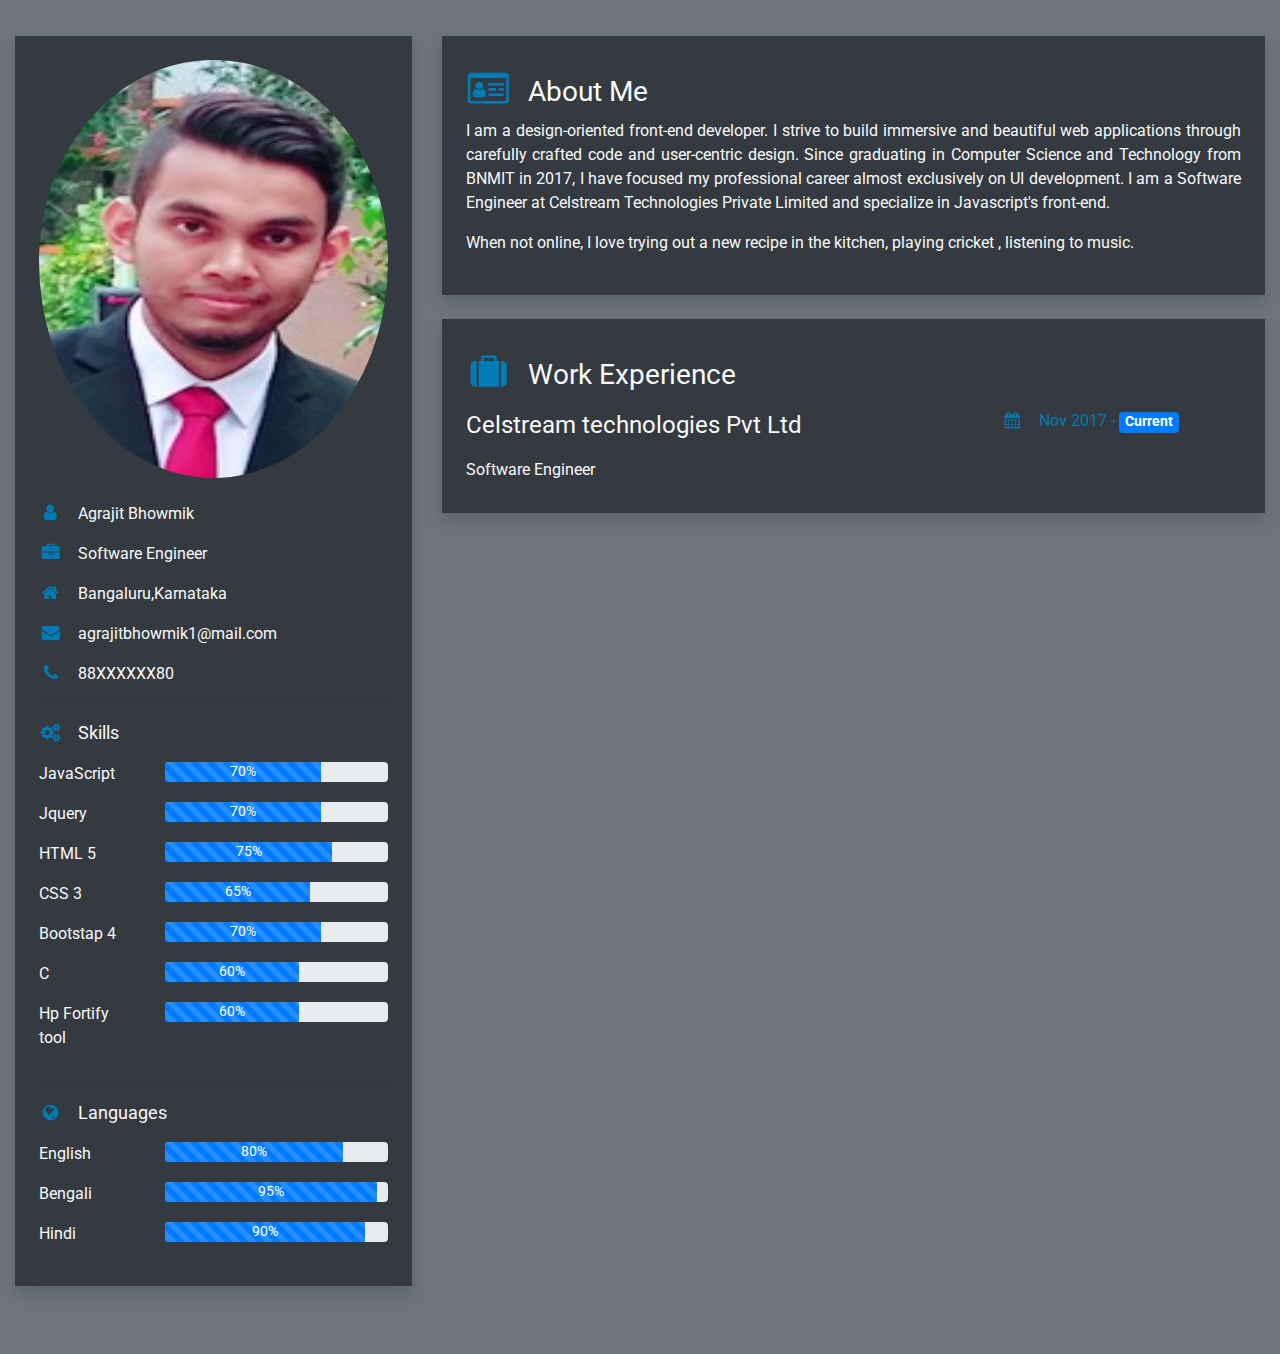
==== portfolio.html @ 48c3ec87 "first commit" ====
<!DOCTYPE html>
<html>
   <head>
      <title>Agrajit Portfolio</title>
      <meta charset="utf-8">
      <meta name="viewport" content="width=device-width, initial-scale=1">
      <link rel="stylesheet" href="https://maxcdn.bootstrapcdn.com/bootstrap/4.4.1/css/bootstrap.min.css">
	  <link rel="stylesheet" href="css/new_portfolio.css"> 
      <link rel='stylesheet' href='https://fonts.googleapis.com/css?family=Roboto'>
      <link rel="stylesheet" href="https://cdnjs.cloudflare.com/ajax/libs/font-awesome/4.7.0/css/font-awesome.min.css">
      <script src="https://ajax.googleapis.com/ajax/libs/jquery/3.4.1/jquery.min.js"></script>
      <script src="https://cdnjs.cloudflare.com/ajax/libs/popper.js/1.16.0/umd/popper.min.js"></script>
      <script src="https://maxcdn.bootstrapcdn.com/bootstrap/4.4.1/js/bootstrap.min.js"></script>
	  <script src="js/portfolio.js"></script>
   </head>
   <body class="bg-secondary">
      <!-- Page Container -->
		<div class="container-fluid pt-3 ">
		
		<div class="row">
		 <!-- Left Column -->
            <div class="col-md-4">
               <div class="shadow bg-dark text-light target">
                  <div style="position: relative ">
                     <img class="pt-4 pl-4 pr-4 pb-2 mb-2 rounded-circle" src="image\profile_pic.jpg" style="width:100% ; height:450px" alt="Avatar">
                  </div>
                  <div class="pb-4 pl-4 pr-4 pt-2  mb-4" >
                     <p><i class="fa fa-user fa-fw" style="margin-right: 16px ; font-size: 18px ; color: #007bb5" ></i>Agrajit Bhowmik</p>
                     <p><i class="fa fa-briefcase fa-fw" style="margin-right: 16px ; font-size: 18px ; color: #007bb5" ></i>Software Engineer</p>
                     <p><i class="fa fa-home fa-fw" style="margin-right: 16px ; font-size: 18px ; color: #007bb5" ></i>Bangaluru,Karnataka</p>
                     <p><i class="fa fa-envelope fa-fw" style="margin-right: 16px ; font-size: 18px ; color: #007bb5" ></i>agrajitbhowmik1@mail.com</p>
                     <p><i class="fa fa-phone fa-fw" style="margin-right: 16px ; font-size: 18px ; color: #007bb5" ></i>88XXXXXX80</p>
                     <hr>
                     <p style="font-size: 18px"><b><i class="fa fa-cogs fa-fw" style="margin-right: 16px ; font-size: 18px ; color: #007bb5"></i>Skills</b></p>
                     <!-- <p>JavaScript</p>
                     <div class="progress">
                        <div class="progress-bar progress-bar-striped progress-bar-animated" role="progressbar" style="width:40%">40%</div>
                     </div> -->
					 <div class="row">
						 <div class="col-4">
							<p>JavaScript</p>
						 </div>
						 <div class="col-8">
							 <div class="progress" style="font-size: .90rem;height: 1.25rem;">
								 <div class="progress-bar progress-bar-striped progress-bar-animated" role="progressbar" style="width:70%">70%</div>
							 </div>
						 </div>
					 </div>
					 <div class="row">
						 <div class="col-4">
							<p>Jquery</p>
						 </div>
						 <div class="col-8">
							 <div class="progress" style="font-size: .90rem;height: 1.25rem;">
								 <div class="progress-bar progress-bar-striped progress-bar-animated" role="progressbar" style="width:70%">70%</div>
							 </div>
						 </div>
					 </div>
					 <div class="row">
						 <div class="col-4">
							<p>HTML 5</p>
						 </div>
						 <div class="col-8">
							 <div class="progress" style="font-size: .90rem;height: 1.25rem;">
								 <div class="progress-bar progress-bar-striped progress-bar-animated" role="progressbar" style="width:75%">75%</div>
							 </div>
						 </div>
					 </div>
					 <div class="row">
						 <div class="col-4">
							<p>CSS 3</p>
						 </div>
						 <div class="col-8">
							 <div class="progress" style="font-size: .90rem;height: 1.25rem;">
								 <div class="progress-bar progress-bar-striped progress-bar-animated" role="progressbar" style="width:65%">65%</div>
							 </div>
						 </div>
					 </div>
					 <div class="row">
						 <div class="col-4">
							<p>Bootstap 4</p>
						 </div>
						 <div class="col-8">
							 <div class="progress" style="font-size: .90rem;height: 1.25rem;">
								 <div class="progress-bar progress-bar-striped progress-bar-animated" role="progressbar" style="width:70%">70%</div>
							 </div>
						 </div>
					 </div>
					 <div class="row">
						 <div class="col-4">
							<p>C</p>
						 </div>
						 <div class="col-8">
							 <div class="progress" style="font-size: .90rem;height: 1.25rem;">
								 <div class="progress-bar progress-bar-striped progress-bar-animated" role="progressbar" style="width:60%">60%</div>
							 </div>
						 </div>
					 </div>
					 <div class="row">
						 <div class="col-4">
							<p>Hp Fortify tool</p>
						 </div>
						 <div class="col-8">
							 <div class="progress" style="font-size: .90rem;height: 1.25rem;">
								 <div class="progress-bar progress-bar-striped progress-bar-animated" role="progressbar" style="width:60%">60%</div>
							 </div>
						 </div>
					 </div>
                     
                     <hr>
                     <p style="font-size: 18px ;"><b><i class="fa fa-globe fa-fw" style="margin-right: 16px ; font-size: 18px ; color: #007bb5"></i>Languages</b></p>
                     <div class="row">
						 <div class="col-4">
							<p>English</p>
						 </div>
						 <div class="col-8">
							 <div class="progress" style="font-size: .90rem;height: 1.25rem;">
								 <div class="progress-bar progress-bar-striped progress-bar-animated" role="progressbar" style="width:80%">80%</div>
							 </div>
						 </div>
					 </div>
					 <div class="row">
						 <div class="col-4">
							<p>Bengali</p>
						 </div>
						 <div class="col-8">
							 <div class="progress" style="font-size: .90rem;height: 1.25rem;" >
								 <div class="progress-bar progress-bar-striped progress-bar-animated" role="progressbar" style="width:95%">95%</div>
							 </div>
						 </div>
					 </div>
					 <div class="row">
						 <div class="col-4">
							<p>Hindi</p>
						 </div>
						 <div class="col-8">
							 <div class="progress" style="font-size: .90rem;height: 1.25rem;">
								 <div class="progress-bar progress-bar-striped progress-bar-animated" role="progressbar" style="width:90%">90%</div>
							 </div>
						 </div>
					 </div>
				  </div>
               </div>
               <br>
            </div>
			<!-- End Left Column -->
            <!-- Right Column -->
            <div class="col-md-8">
				<div class="shadow p-4 mb-4 bg-dark text-light target" id="about_me">
                  <h3><i class="fa fa-id-card-o fa-fw" style="margin-right: 16px ; color: #007bb5 ; font-size: 36px"></i>About Me</h3>
				  <!-- <p>Seeking a position to utilize my skills and abilities in the field of Computer Science that offers professional growth while being resourceful, innovative and flexible.</p> -->
					<p class="text-justify">I am a design-oriented front-end developer. I strive to build immersive and beautiful web applications through carefully crafted code and user-centric design.
						Since graduating in Computer Science and Technology from BNMIT in 2017, I have focused my professional career almost exclusively on UI development.
						I am a Software Engineer at Celstream Technologies Private Limited and specialize in Javascript's front-end.
					</p>
					<p class="text-justify">	When not online, I love trying out a new recipe in the kitchen, playing cricket , listening to music.
					</p>
				  </div>
               <div class="shadow p-4 mb-4 bg-dark text-light target" id="work_experience">
                  <h3><i class="fa fa-suitcase fa-fw" style="margin-right: 16px ; color: #007bb5 ; font-size: 36px"></i>Work Experience</h3>
                  <div class="row">
                     <div class="col-sm-8">
                        <h4><b>Celstream technologies Pvt Ltd</b></h4>
                     </div>
                     <div class="col-sm-4">
                        <h6 style="color: #007bb5 ;"><i class="fa fa-calendar fa-fw" style="margin-right: 16px ;"></i>Nov 2017 - <span class="badge badge-primary" style= "font-size: 90%;">Current</span></h6>
                     </div>
                  </div>
                  <div class="row">
                     <div class="col-sm-8">
                        <h6><b>Software Engineer</b></h6>
                     </div>
                  </div>
               </div>
			   
			<!-- End Right Column -->
         </div>
      </div>
     </div>
     
   </body>
</html>
---- css/new_portfolio.css ----
html,body,h1,h2,h3,h4,h5,h6,b {
	font-family: "Roboto", sans-serif;
	font-weight: 400; 
	margin: 10px 0
}
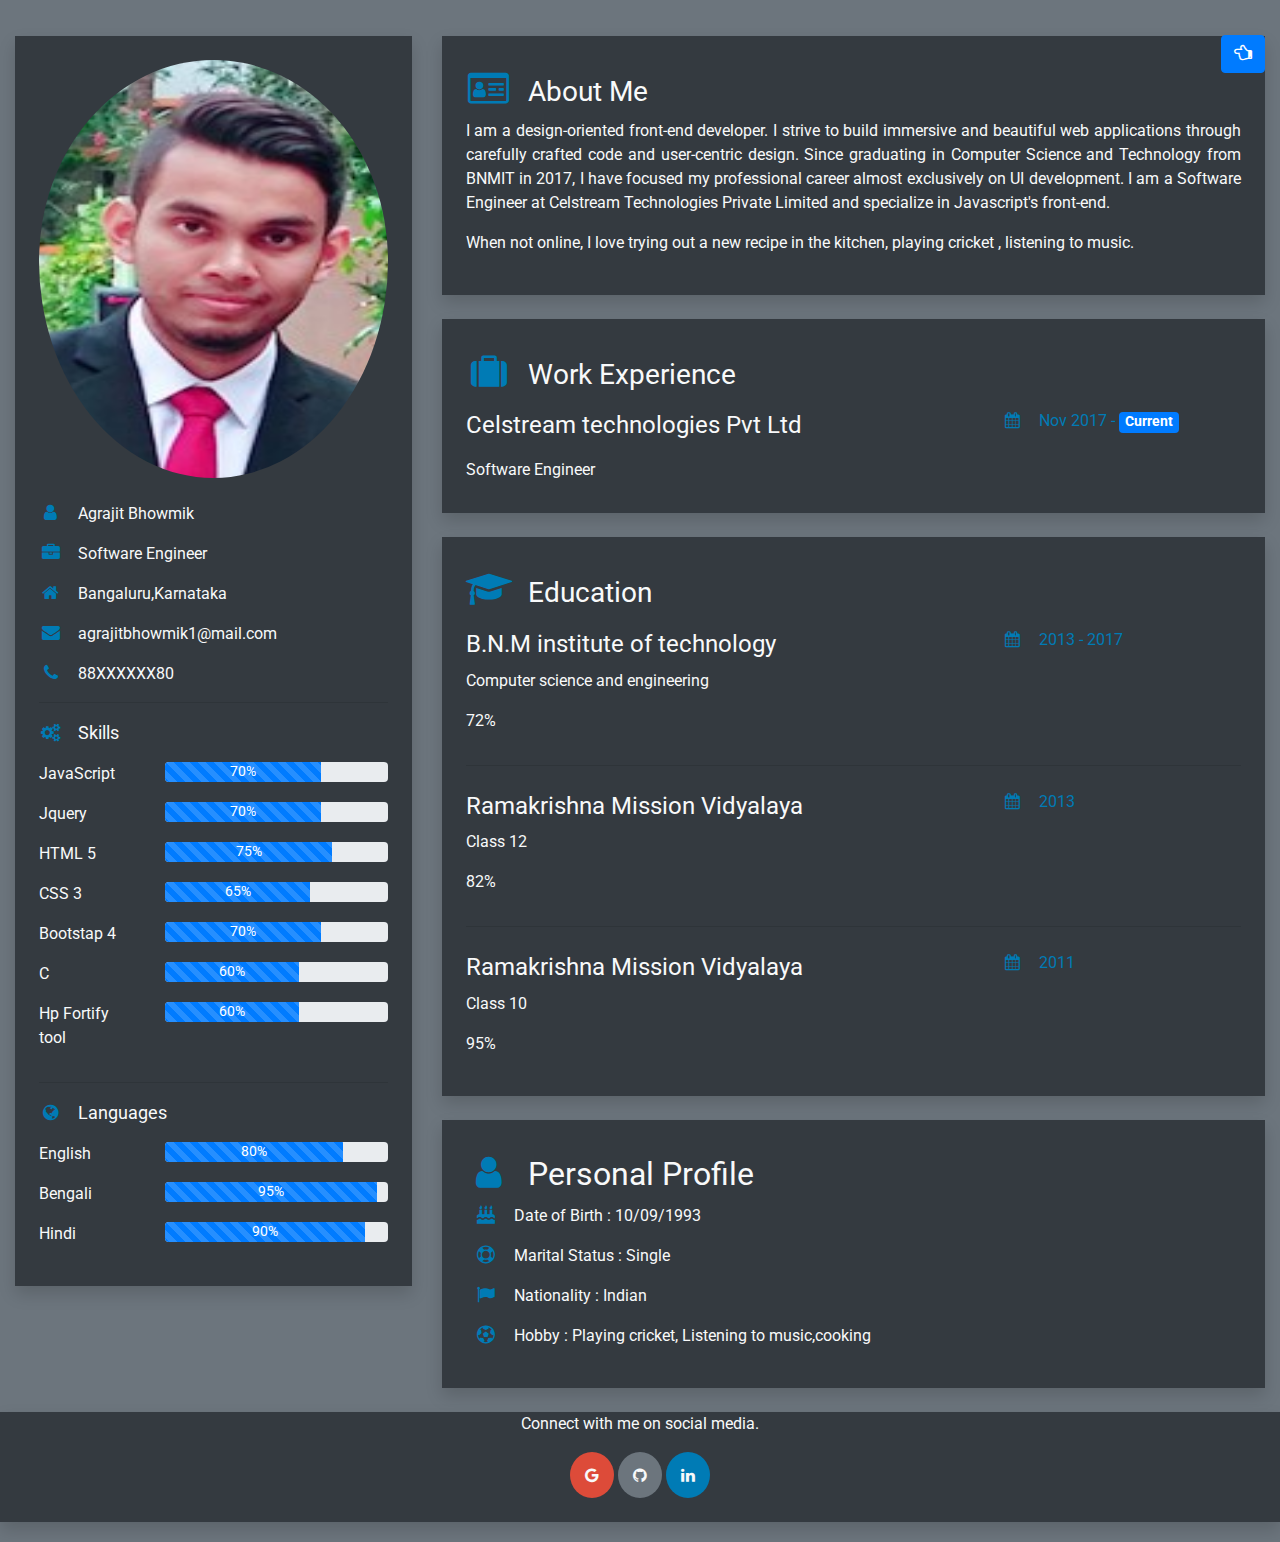
==== commit d631ed55: "added others elements(remaining divs,navbar,sidebar)" ====
--- a/portfolio.html
+++ b/portfolio.html
@@ -15,9 +15,40 @@
    </head>
    <body class="bg-secondary">
       <!-- Page Container -->
-		<div class="container-fluid pt-3 ">
+		  <nav class="navbar navbar-expand-lg bg-dark navbar-dark d-md-none target" id="sideNav">
+			 <span class="text-light target">Agrajit Bhowmik</span>
+			 <button class="navbar-toggler" type="button" data-toggle="collapse" data-target="#navbarSupportedContent" aria-controls="navbarSupportedContent" aria-expanded="false" aria-label="Toggle navigation">
+			 <span class=""><i class="fa fa-navicon text-secondary" style=" font-size:28px;"></i></span>
+			 </button>
+			 
+			 <div class="collapse navbar-collapse" id="navbarSupportedContent">
+				<ul class="navbar-nav">
+				  <li class="nav-item">
+					<a class="nav-link js-scroll-trigger target" href="#about_me">About Me</a>
+				  </li>
+				  <li class="nav-item">
+					<a class="nav-link js-scroll-trigger target" href="#work_experience">Work Experience</a>
+				  </li>
+				  <li class="nav-item ">
+					<a class="nav-link js-scroll-trigger target" href="#education">Education</a>
+				  </li>
+				  <li class="nav-item ">
+					<a class="nav-link js-scroll-trigger target" href="#personal_profile">Personal Profile</a>
+				  </li>    
+				</ul>
+			 </div>
+		  </nav>
+		<button type="push-button" class="btn btn-primary" id="openCloseNav"><i class="fa fa-hand-o-left" style="font-size: 18px;"></i></button> 
 		
-		<div class="row">
+	  <div class="container-fluid pt-3 ">
+		
+		<div id="mySidebar" class="sidebar bg-secondary target">
+			<div class=" row custom-control custom-switch text-center">
+				<input type="checkbox" class="custom-control-input" id="darkSwitch" checked>
+				<label class="custom-control-label " for="darkSwitch">Dark Mode</label>
+			</div>
+		</div>
+         <div class="row">
 		 <!-- Left Column -->
             <div class="col-md-4">
                <div class="shadow bg-dark text-light target">
@@ -172,11 +203,69 @@
                      </div>
                   </div>
                </div>
-			   
+               <div class="shadow p-4 mb-4 bg-dark text-light target" id="education">
+                  <h3><i class="fa fa-graduation-cap fa-fw" style="margin-right: 16px ; color: #007bb5 ; font-size: 36px"></i>Education</h3>
+                  <div class="row">
+                     <div class="col-sm-8">
+                        <h4><b>B.N.M institute of technology</b></h4>
+                        <p>Computer science and engineering</p>
+                        <p>72%</p>
+                     </div>
+                     <div class="col-sm-4">
+                        <h6 style="color: #007bb5"><i class="fa fa-calendar fa-fw" style="margin-right: 16px ;"></i>2013 - 2017</h6>
+                     </div>
+                  </div>
+                  <hr>
+                  <div class="row">
+                     <div class="col-sm-8">
+                        <h4><b>Ramakrishna Mission Vidyalaya</b></h4>
+                        <p>Class 12</p>
+                        <p>82%</p>
+                     </div>
+                     <div class="col-sm-4">
+                        <h6 style="color: #007bb5"><i class="fa fa-calendar fa-fw" style="margin-right: 16px ;"></i>2013</h6>
+                     </div>
+                  </div>
+                  <hr>
+                  <div class="row">
+                     <div class="col-sm-8">
+                        <h4><b>Ramakrishna Mission Vidyalaya</b></h4>
+                        <p>Class 10</p>
+                        <p>95%</p>
+                     </div>
+                     <div class="col-sm-4">
+                        <h6 style="color: #007bb5"><i class="fa fa-calendar fa-fw" style="margin-right: 16px ;"></i>2011</h6>
+                     </div>
+                  </div>
+               </div>
+			   <div class="shadow p-4 mb-4 bg-dark text-light target" id="personal_profile">
+					 <h2><i class="fa fa-user fa-fw" style="margin-right: 16px ; color: #007bb5 ; font-size: 36px"></i>Personal Profile</h2>
+					 <div class="row pl-4">
+						<p><i class="fa fa-birthday-cake fa-fw mr-3" style="font-size: 18px ; color: #007bb5" ></i>Date of Birth : 10/09/1993</p>
+					 </div>
+					 <div class="row pl-4">
+						<p><i class="fa fa-life-ring fa-fw" style="margin-right: 16px ; font-size: 18px ; color: #007bb5" ></i>Marital Status : Single</p>
+					 </div>
+					 <div class="row pl-4">
+						<p><i class="fa fa-flag fa-fw" style="margin-right: 16px ; font-size: 18px ; color: #007bb5" ></i>Nationality : Indian</p>
+					 </div>
+					 <div class="row pl-4">
+						<p><i class="fa fa-soccer-ball-o fa-fw" style="margin-right: 16px ; font-size: 18px ; color: #007bb5" ></i>Hobby : Playing cricket, Listening to music,cooking</p>
+					 </div>
+			   </div>
 			<!-- End Right Column -->
          </div>
       </div>
      </div>
+      <!-- End Page Container -->
+	  <div class="p-0">
+		  <footer class="shadow bg-dark text-light text-center target " >
+			 <p>Connect with me on social media.</p>
+			 <a href="#" class="fa fa-google text-light mb-4"></a>
+			 <a href="#" class="fa fa-github text-light mb-4"></a>
+			 <a href="https://www.linkedin.com/in/pragathi-b-s-678b9212a" class="fa fa-linkedin text-light mb-4"/></a>
+		 </footer>
+	 </div>
      
    </body>
 </html>--- a/css/new_portfolio.css
+++ b/css/new_portfolio.css
@@ -5,6 +5,65 @@
 	margin: 10px 0
 }
 
+footer .fa
+{
+	text-decoration: none;
+}
+
+.fa-google {
+	padding: 15px;
+	font-size: 20px;
+	border-radius: 50%;
+	background: #dd4b39;
+	color: white;
+}
+
+.fa-linkedin {
+	padding: 15px;
+	font-size: 20px;
+	border-radius: 50%;
+	background: #007bb5;
+	color: white;
+}
+
+.fa-github{
+	padding: 15px;
+	font-size: 20px;
+	border-radius: 50%;
+	background: #6c757d;
+	color: white;
+}
+
+
+.sidebar {
+  height: 100%;
+  width: 0;
+  position: fixed;
+  z-index: 1;
+  top: 0;
+  right: 0;
+  overflow-x: hidden;
+  transition: 0.5s;
+  padding-top: 60px;
+}
+
+#openCloseNav	{
+  position: fixed;
+  right: 15px; 
+  top:35px;
+  z-index:1;
+  transition: 0.5s;
+}
+
+@media only screen and (max-width: 767px) {
+  #openCloseNav	{
+  position: fixed;
+  right: 15px; 
+  top:89px;
+  z-index:1;
+  transition: 0.5s;
+}
+}
 
 
 
